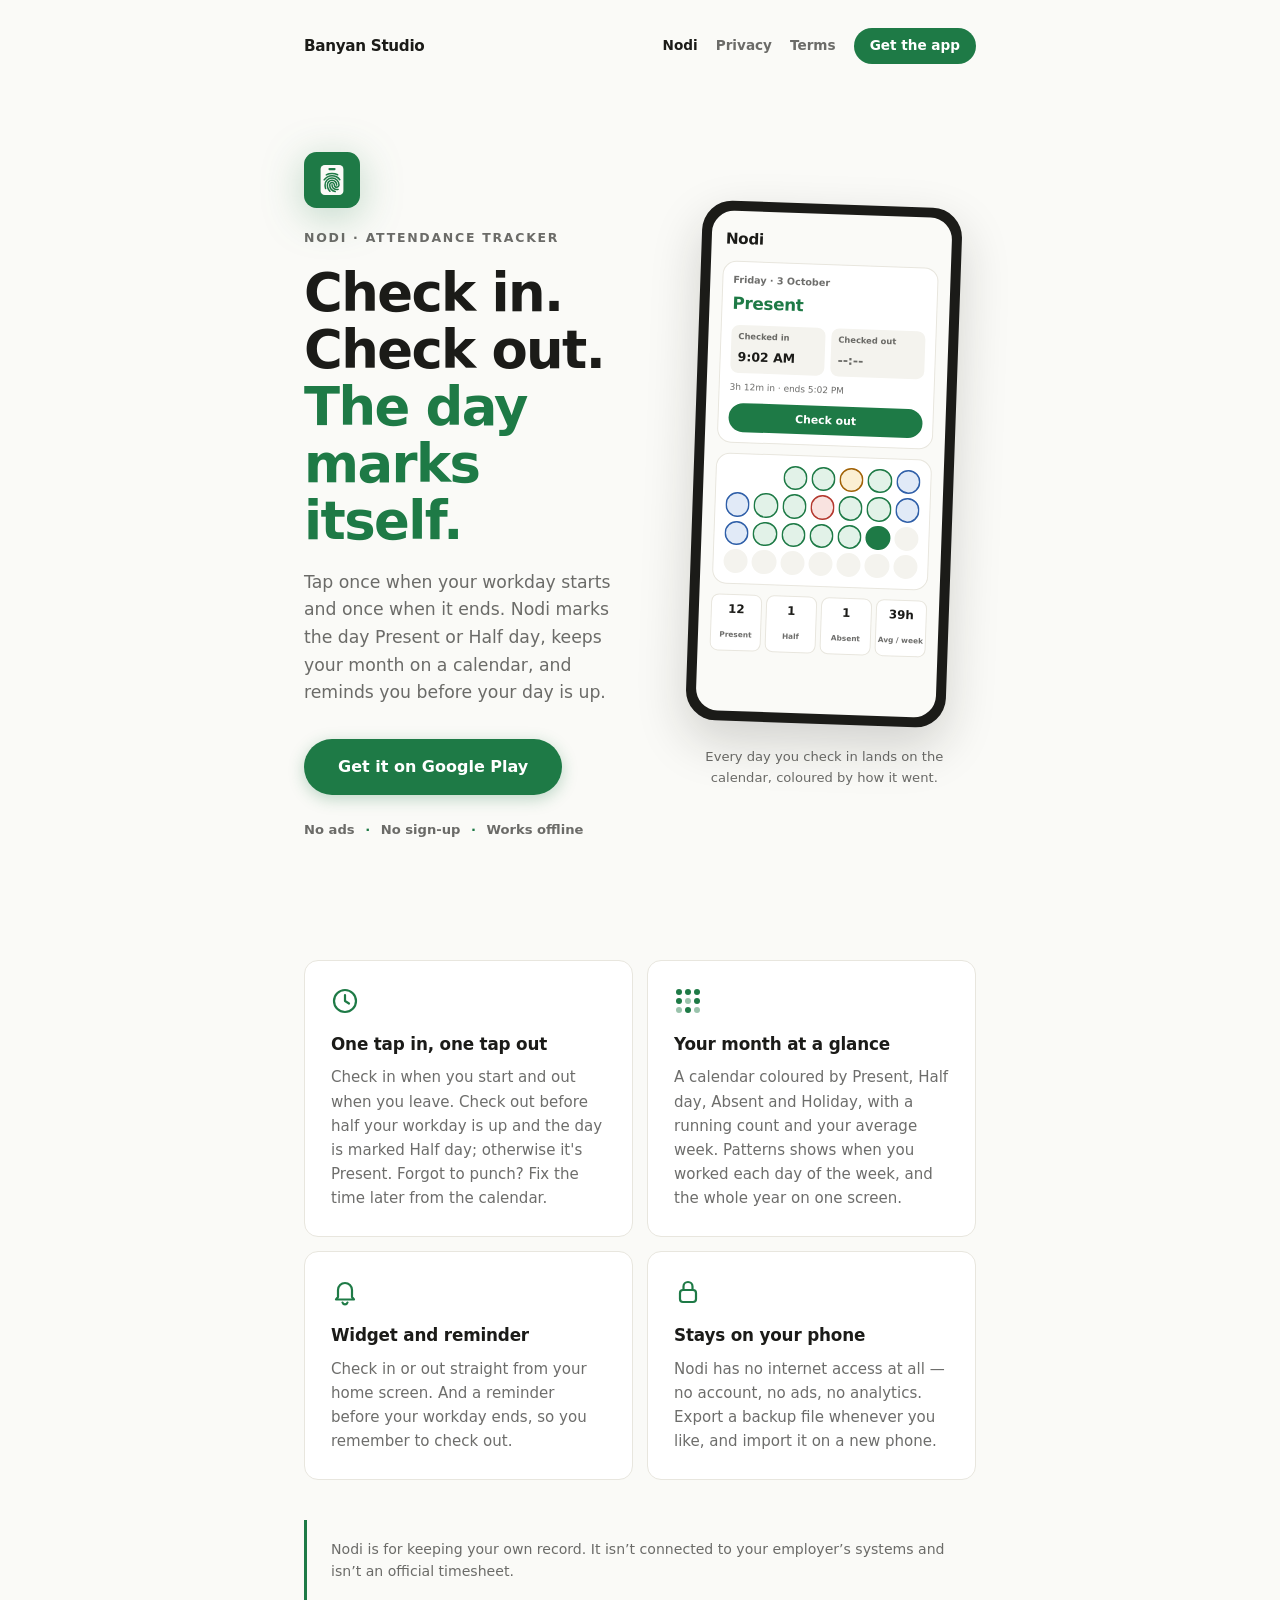
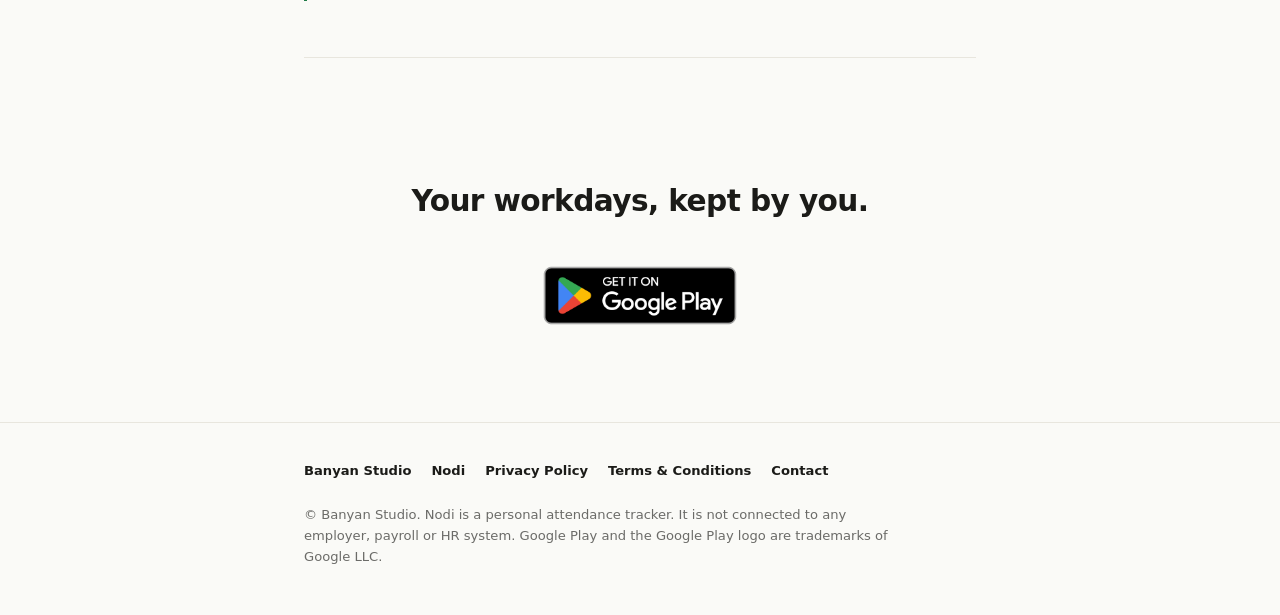
==== nodi/index.html @ c8f8d008 "[feat] add Nodi: product page, privacy policy and terms Nodi (the attendance tracker, package com.de" ====
<!DOCTYPE html>
<html lang="en">
<head>
    <meta charset="UTF-8">
    <meta name="viewport" content="width=device-width, initial-scale=1.0">
    <meta name="description" content="Nodi — a simple attendance tracker for Android. Check in and out, and Nodi marks your day, counts your month and reminds you to check out. Works offline. No ads, no sign-up.">
    <title>Nodi — attendance tracker</title>
    <link rel="icon" type="image/svg+xml" href="icon.svg">
    <link rel="canonical" href="https://banyanstudio.github.io/nodi/">

    <!-- Machine-readable mirror of this page, served as text/markdown.
         Also listed in /llms.txt. -->
    <link rel="alternate" type="text/markdown" href="index.md" title="Markdown version">

    <meta property="og:title" content="Nodi — attendance tracker">
    <meta property="og:description" content="Check in, check out. Nodi marks the day and counts your month. Works offline. No ads, no sign-up.">
    <meta property="og:type" content="website">
    <meta property="og:site_name" content="Banyan Studio">
    <meta property="og:url" content="https://banyanstudio.github.io/nodi/">
    <!-- Known gap: the icon is SVG, which most link-preview crawlers ignore. A raster
         1200x630 card is a follow-up. -->
    <meta name="twitter:card" content="summary">

    <link rel="stylesheet" href="site.css">

    <script type="application/ld+json">
    {
      "@context": "https://schema.org",
      "@graph": [
        {
          "@type": "Organization",
          "@id": "https://banyanstudio.github.io/#organization",
          "name": "Banyan Studio",
          "url": "https://banyanstudio.github.io/",
          "email": "banyanstudio.dev@gmail.com"
        },
        {
          "@type": "SoftwareApplication",
          "name": "Nodi",
          "alternateName": "Nodi: Attendance Tracker",
          "url": "https://banyanstudio.github.io/nodi/",
          "operatingSystem": "Android 8.0 and later",
          "applicationCategory": "BusinessApplication",
          "description": "A personal attendance tracker. Check in and out each day; the app marks the day Present or Half day, shows a month calendar and summary, weekly and yearly patterns, a home-screen widget and a checkout reminder. Works offline with no account.",
          "downloadUrl": "https://play.google.com/store/apps/details?id=com.deejayen.banyanstudio.attendance",
          "installUrl": "https://play.google.com/store/apps/details?id=com.deejayen.banyanstudio.attendance",
          "publisher": { "@id": "https://banyanstudio.github.io/#organization" },
          "offers": {
            "@type": "Offer",
            "price": "0",
            "priceCurrency": "USD"
          },
          "privacyPolicy": "https://banyanstudio.github.io/nodi/privacy.html",
          "termsOfService": "https://banyanstudio.github.io/nodi/terms.html"
        }
      ]
    }
    </script>

    <style>
        /* ============================================================
           LANDING-PAGE-ONLY CSS.
           Tokens, base, header, footer and .cta live in site.css, which
           every page under /nodi/ shares. Everything below is used by
           this page alone.
           ============================================================ */

        /* HERO — copy left / phone right >=760px */
        .hero { padding: 64px 0 40px; }
        @media (min-width: 760px) {
            .hero {
                display: grid;
                grid-template-columns: 52fr 48fr;
                align-items: center;
                gap: 40px;
                padding: 88px 0 56px;
            }
        }

        .app-mark {
            width: 56px; height: 56px;
            display: block;
            margin-bottom: 20px;
            filter: drop-shadow(0 8px 20px rgba(30, 122, 70, 0.28));
        }
        @media (prefers-color-scheme: dark) {
            .app-mark { filter: drop-shadow(0 8px 20px rgba(0, 0, 0, 0.5)); }
        }

        .eyebrow {
            font-size: 0.78rem; font-weight: 600;
            text-transform: uppercase; letter-spacing: 0.14em;
            color: var(--sub);
            margin-bottom: 16px;
        }

        .hero h1 {
            font-weight: 800;
            font-size: clamp(2.2rem, 6vw, 3.3rem);
            line-height: 1.08;
            letter-spacing: -0.03em;
            margin-bottom: 20px;
        }
        .hero h1 .soft { color: var(--accent); }

        .hero .lede {
            font-size: 1.08rem; font-weight: 500;
            color: var(--sub); max-width: 32em;
            margin-bottom: 32px;
        }

        .trust {
            margin-top: 24px;
            font-size: 0.82rem; font-weight: 600; color: var(--sub);
        }
        .trust .mid { color: var(--accent); padding: 0 6px; }

        /* PHONE MOCKUP (decorative, aria-hidden) — Home's Today card,
           month calendar and summary strip, drawn with the app's tokens. */
        .hero-visual {
            display: flex; flex-direction: column; align-items: center;
            margin-top: 48px;
        }
        @media (min-width: 760px) {
            .hero-visual { margin-top: 0; }
        }

        .phone {
            width: 260px; max-width: 78vw;
            aspect-ratio: 1 / 2;
            background: var(--phone-bezel);
            border-radius: 30px;
            padding: 10px;
            box-shadow: var(--phone-shadow), inset 0 0 0 1px var(--phone-ring);
        }
        @media (min-width: 760px) {
            .phone { transform: rotate(2deg); }
        }
        .screen {
            width: 100%; height: 100%;
            background: var(--phone-screen);
            border-radius: 22px;
            padding: 16px 12px;
            display: flex; flex-direction: column; gap: 10px;
            overflow: hidden;
        }

        .s-title { font-size: 0.95rem; font-weight: 800; letter-spacing: -0.02em; padding: 0 2px; }

        .s-card {
            background: var(--card);
            border: 1px solid var(--line);
            border-radius: 14px;
            padding: 10px;
        }
        .s-date { font-size: 0.6rem; color: var(--sub); font-weight: 600; }
        .s-status {
            font-size: 1.05rem; font-weight: 800; letter-spacing: -0.02em;
            color: var(--present); margin: 2px 0 8px;
        }
        .s-stamps { display: grid; grid-template-columns: 1fr 1fr; gap: 6px; }
        .s-stamp {
            background: var(--sunken); border-radius: 8px; padding: 5px 7px;
        }
        .s-stamp small { display: block; font-size: 0.52rem; color: var(--sub); font-weight: 600; }
        .s-stamp b { font-size: 0.78rem; font-weight: 700; }
        .s-stamp.empty b { color: var(--sub); }
        .s-foot { font-size: 0.56rem; color: var(--sub); margin: 7px 0 8px; }
        .s-btn {
            background: var(--accent); color: var(--on-accent);
            border-radius: 999px; text-align: center;
            font-size: 0.68rem; font-weight: 700; padding: 6px 0;
        }

        .s-cal { display: grid; grid-template-columns: repeat(7, 1fr); gap: 4px; }
        .s-cal i {
            aspect-ratio: 1; border-radius: 50%;
            background: var(--sunken);
        }
        .s-cal i.p { background: var(--present-tint); box-shadow: inset 0 0 0 1.5px var(--present); }
        .s-cal i.h { background: var(--half-tint);    box-shadow: inset 0 0 0 1.5px var(--half); }
        .s-cal i.a { background: var(--absent-tint);  box-shadow: inset 0 0 0 1.5px var(--absent); }
        .s-cal i.o { background: var(--holiday-tint); box-shadow: inset 0 0 0 1.5px var(--holiday); }
        .s-cal i.t { background: var(--accent); }
        .s-cal i.x { visibility: hidden; }

        .s-sum { display: grid; grid-template-columns: repeat(4, 1fr); gap: 4px; }
        .s-sum div {
            background: var(--card); border: 1px solid var(--line);
            border-radius: 8px; padding: 5px 2px; text-align: center;
        }
        .s-sum b { display: block; font-size: 0.74rem; font-weight: 800; }
        .s-sum small { font-size: 0.46rem; color: var(--sub); font-weight: 600; white-space: nowrap; }

        .tile-note {
            text-align: center; font-size: 0.82rem; color: var(--sub);
            max-width: 22em; margin-top: 22px;
        }

        /* FEATURES — 2x2 >=760px */
        .features {
            padding: 64px 0 8px;
            display: grid; gap: 14px;
        }
        @media (min-width: 760px) {
            .features { grid-template-columns: repeat(2, 1fr); }
        }
        .feature {
            background: var(--card);
            border: 1px solid var(--line);
            border-radius: 14px;
            padding: 26px;
        }
        .feature .glyph { width: 28px; height: 28px; margin-bottom: 16px; color: var(--accent); }
        .feature .glyph svg { width: 28px; height: 28px; display: block; }
        .feature h2 {
            font-size: 1.05rem; font-weight: 700; letter-spacing: -0.01em;
            margin-bottom: 8px;
        }
        .feature p { font-size: 0.94rem; color: var(--sub); }

        /* NOTE ASIDE */
        .note {
            margin: 32px 0 0; padding: 18px 24px;
            border-left: 3px solid var(--accent);
            font-size: 0.88rem; color: var(--sub);
        }

        /* CLOSING */
        .closing {
            text-align: center;
            padding: 72px 0 20px;
            margin-top: 56px;
            border-top: 1px solid var(--line);
        }
        .closing p {
            font-weight: 800; letter-spacing: -0.02em;
            font-size: clamp(1.5rem, 4vw, 1.85rem);
            margin: 48px auto 28px;
            text-wrap: balance;
            max-width: 20em;
        }

        /* Official Google Play badge — never recoloured, cropped or
           recreated (Google Play brand guidelines); the generic web badge
           ships its clear space inside the PNG. */
        .play-badge {
            display: inline-block;
            line-height: 0;
            transition: transform 120ms ease-out;
        }
        .play-badge:hover { transform: translateY(-1px); }
        .play-badge img { display: block; width: 220px; height: auto; }
        @media (prefers-reduced-motion: reduce) {
            .play-badge { transition: none; }
        }
    </style>
</head>
<body>
    <header class="site">
        <div class="wrap">
            <a class="studio" href="../">Banyan Studio</a>
            <nav>
                <a href="./" aria-current="page">Nodi</a>
                <a href="privacy.html">Privacy</a>
                <a href="terms.html">Terms</a>
                <a class="nav-cta" href="https://play.google.com/store/apps/details?id=com.deejayen.banyanstudio.attendance">Get the app</a>
            </nav>
        </div>
    </header>

    <main class="wrap">
        <!-- HERO -->
        <section class="hero">
            <div class="hero-copy">
                <img class="app-mark" src="icon.svg" alt="Nodi app icon" width="56" height="56">
                <p class="eyebrow">Nodi &middot; attendance tracker</p>
                <h1>Check in. Check out.<br><span class="soft">The day marks itself.</span></h1>
                <p class="lede">Tap once when your workday starts and once when it ends. Nodi marks the day Present or Half day, keeps your month on a calendar, and reminds you before your day is up.</p>
                <a class="cta" href="https://play.google.com/store/apps/details?id=com.deejayen.banyanstudio.attendance">Get it on Google Play</a>
                <p class="trust">No ads <span class="mid">&middot;</span> No sign-up <span class="mid">&middot;</span> Works offline</p>
            </div>

            <div class="hero-visual">
                <div class="phone" aria-hidden="true">
                    <div class="screen">
                        <div class="s-title">Nodi</div>
                        <div class="s-card">
                            <div class="s-date">Friday · 3 October</div>
                            <div class="s-status">Present</div>
                            <div class="s-stamps">
                                <div class="s-stamp"><small>Checked in</small><b>9:02 AM</b></div>
                                <div class="s-stamp empty"><small>Checked out</small><b>--:--</b></div>
                            </div>
                            <div class="s-foot">3h 12m in · ends 5:02 PM</div>
                            <div class="s-btn">Check out</div>
                        </div>
                        <div class="s-card">
                            <div class="s-cal">
                                <i class="x"></i><i class="x"></i><i class="p"></i><i class="p"></i><i class="h"></i><i class="p"></i><i class="o"></i>
                                <i class="o"></i><i class="p"></i><i class="p"></i><i class="a"></i><i class="p"></i><i class="p"></i><i class="o"></i>
                                <i class="o"></i><i class="p"></i><i class="p"></i><i class="p"></i><i class="p"></i><i class="t"></i><i></i>
                                <i></i><i></i><i></i><i></i><i></i><i></i><i></i>
                            </div>
                        </div>
                        <div class="s-sum">
                            <div><b>12</b><small>Present</small></div>
                            <div><b>1</b><small>Half</small></div>
                            <div><b>1</b><small>Absent</small></div>
                            <div><b>39h</b><small>Avg / week</small></div>
                        </div>
                    </div>
                </div>
                <p class="tile-note">Every day you check in lands on the calendar, coloured by how it went.</p>
            </div>
        </section>

        <!-- FEATURES -->
        <section class="features">
            <div class="feature">
                <div class="glyph" aria-hidden="true">
                    <svg viewBox="0 0 28 28" fill="none" stroke="currentColor" stroke-width="2.2" stroke-linecap="round" stroke-linejoin="round">
                        <circle cx="14" cy="14" r="11"/>
                        <path d="M14 8v6l4 2.5"/>
                    </svg>
                </div>
                <h2>One tap in, one tap out</h2>
                <p>Check in when you start and out when you leave. Check out before half your workday is up and the day is marked Half day; otherwise it's Present. Forgot to punch? Fix the time later from the calendar.</p>
            </div>
            <div class="feature">
                <div class="glyph" aria-hidden="true">
                    <svg viewBox="0 0 28 28" fill="currentColor">
                        <circle cx="5" cy="5" r="3"/><circle cx="14" cy="5" r="3"/><circle cx="23" cy="5" r="3"/>
                        <circle cx="5" cy="14" r="3"/><circle cx="14" cy="14" r="3" opacity=".45"/><circle cx="23" cy="14" r="3"/>
                        <circle cx="5" cy="23" r="3" opacity=".45"/><circle cx="14" cy="23" r="3"/><circle cx="23" cy="23" r="3" opacity=".45"/>
                    </svg>
                </div>
                <h2>Your month at a glance</h2>
                <p>A calendar coloured by Present, Half day, Absent and Holiday, with a running count and your average week. Patterns shows when you worked each day of the week, and the whole year on one screen.</p>
            </div>
            <div class="feature">
                <div class="glyph" aria-hidden="true">
                    <svg viewBox="0 0 28 28" fill="none" stroke="currentColor" stroke-width="2.2" stroke-linecap="round" stroke-linejoin="round">
                        <path d="M7 19V12a7 7 0 0 1 14 0v7l2 2.5H5L7 19z"/>
                        <path d="M11.5 24.5a2.6 2.6 0 0 0 5 0"/>
                    </svg>
                </div>
                <h2>Widget and reminder</h2>
                <p>Check in or out straight from your home screen. And a reminder before your workday ends, so you remember to check out.</p>
            </div>
            <div class="feature">
                <div class="glyph" aria-hidden="true">
                    <svg viewBox="0 0 28 28" fill="none" stroke="currentColor" stroke-width="2.2" stroke-linecap="round" stroke-linejoin="round">
                        <rect x="6" y="12" width="16" height="12" rx="3"/>
                        <path d="M9.5 12V8.5a4.5 4.5 0 0 1 9 0V12"/>
                    </svg>
                </div>
                <h2>Stays on your phone</h2>
                <p>Nodi has no internet access at all &mdash; no account, no ads, no analytics. Export a backup file whenever you like, and import it on a new phone.</p>
            </div>
        </section>

        <!-- NOTE ASIDE -->
        <aside class="note">
            Nodi is for keeping your own record. It isn&rsquo;t connected to your employer&rsquo;s systems and isn&rsquo;t an official timesheet.
        </aside>

        <!-- CLOSING -->
        <section class="closing" id="get">
            <p>Your workdays, kept by&nbsp;you.</p>
            <a class="play-badge" href="https://play.google.com/store/apps/details?id=com.deejayen.banyanstudio.attendance">
                <img src="google-play-badge.png" alt="Get it on Google Play" width="646" height="250">
            </a>
        </section>
    </main>

    <footer class="site">
        <div class="wrap">
            <div class="links">
                <a href="../">Banyan Studio</a>
                <a href="./">Nodi</a>
                <a href="privacy.html">Privacy Policy</a>
                <a href="terms.html">Terms &amp; Conditions</a>
                <a href="mailto:banyanstudio.dev@gmail.com">Contact</a>
            </div>
            <p class="legal">&copy; Banyan Studio. Nodi is a personal attendance tracker. It is not connected to any employer, payroll or HR system. Google Play and the Google Play logo are trademarks of Google&nbsp;LLC.</p>
        </div>
    </footer>
</body>
</html>
---- nodi/site.css ----
/* ============================================================
   Nodi — shared design layer
   ------------------------------------------------------------
   Used by every page under /nodi/: index.html, privacy.html,
   terms.html. Holds the theme tokens, the shared header/footer
   chrome, .cta, and the document typography the legal pages use.

   Page-specific CSS does NOT belong here. The landing page's hero,
   phone mockup and feature cards live inline in index.html,
   because only one page uses them.

   This palette is Nodi's, taken from the app's own theme
   (ui/theme/Color.kt: LightPalette / DarkPalette / *Status). It is
   deliberately separate from /style.css and /statussaver/site.css —
   each app keeps its own identity.

   No web fonts: the app itself draws with the system typeface, so
   the site does too. That also keeps the "no third-party asset"
   rule trivially true.
   ============================================================ */

/* ============================================================
   THEME TOKENS — every colour is a var that flips per theme.
   ============================================================ */
:root {
    --page: #FAFAF7;          /* paper */
    --card: #FFFFFF;
    --sunken: #F4F3EE;
    --ink: #1B1B18;
    /* Not the app's inkDim (#8C8A80): that is ~3.3:1 on paper and fails
       WCAG AA for body copy. Ink at 64% lands ~5.3:1. */
    --sub: rgba(27, 27, 24, 0.64);
    --line: #E8E6DE;          /* hairline */
    --accent: #1E7A46;
    --on-accent: #FFFFFF;

    /* links reuse the accent: ~5.2:1 on paper */
    --link: #1E7A46;
    --link-hover: #176037;

    /* status hues (base / tint), light theme */
    --present: #1E7A46; --present-tint: #E2F2E8;
    --half: #A16207;    --half-tint: #FBEFD3;
    --absent: #B3382E;  --absent-tint: #F9E3E0;
    --holiday: #2F5FA8; --holiday-tint: #E1EAF7;

    /* phone mockup */
    --phone-bezel: #1B1B18;
    --phone-ring: transparent;
    --phone-screen: #FAFAF7;
    --phone-shadow: 0 20px 50px rgba(27, 27, 24, 0.18);

    --cta-glow: rgba(30, 122, 70, 0.28);
    --cta-glow-hover: rgba(30, 122, 70, 0.38);
}

@media (prefers-color-scheme: dark) {
    :root {
        --page: #121210;
        --card: #1B1B18;
        --sunken: #242420;
        --ink: #F2F0E8;
        --sub: rgba(242, 240, 232, 0.64);
        --line: #2E2E29;
        --accent: #5FB183;
        --on-accent: #0C1A12;

        --link: #5FB183;
        --link-hover: #7FC59D;

        --present: #5FB183; --present-tint: #1B3227;
        --half: #D6A143;    --half-tint: #33280F;
        --absent: #E08A7E;  --absent-tint: #3A211D;
        --holiday: #7FA8E0; --holiday-tint: #1B2739;

        --phone-bezel: #242420;
        --phone-ring: #2E2E29;
        --phone-screen: #121210;
        --phone-shadow: 0 20px 50px rgba(0, 0, 0, 0.5);

        --cta-glow: rgba(95, 177, 131, 0.20);
        --cta-glow-hover: rgba(95, 177, 131, 0.30);
    }
}

/* ============================================================
   BASE
   ============================================================ */
* { margin: 0; padding: 0; box-sizing: border-box; }

html { -webkit-text-size-adjust: 100%; }

body {
    background: var(--page);
    color: var(--ink);
    font-family: system-ui, -apple-system, "Segoe UI", Roboto, sans-serif;
    -webkit-font-smoothing: antialiased;
    text-rendering: optimizeLegibility;
    line-height: 1.6;
}

.wrap { max-width: 720px; margin: 0 auto; padding: 0 24px; }

a:focus-visible,
.cta:focus-visible {
    outline: 2px solid var(--accent);
    outline-offset: 3px;
    border-radius: 4px;
}

/* ============================================================
   HEADER — shared by all three pages
   ============================================================ */
header.site { padding: 28px 0 0; }

header.site .wrap {
    display: flex; align-items: center; justify-content: space-between;
    flex-wrap: wrap; gap: 14px;
}

.studio {
    font-weight: 800; font-size: 0.95rem; letter-spacing: -0.02em;
    color: var(--ink); text-decoration: none;
}
.studio:hover { opacity: 0.75; }

header.site nav {
    display: flex; gap: 18px; align-items: center; flex-wrap: wrap;
}

/* padding, not line-height: grows the hit area to >=24px tall for
   WCAG 2.2 SC 2.5.8 without moving the label. */
header.site nav a {
    font-size: 0.85rem; font-weight: 600; color: var(--sub);
    text-decoration: none;
    padding: 5px 0;
}
header.site nav a:hover { color: var(--ink); }

/* Current page marker carries weight as well as colour. */
header.site nav a[aria-current="page"] {
    color: var(--ink);
    font-weight: 700;
}

header.site nav a.nav-cta {
    background: var(--accent); color: var(--on-accent);
    font-weight: 700;
    padding: 7px 16px; border-radius: 999px;
}
header.site nav a.nav-cta:hover { color: var(--on-accent); opacity: 0.88; }

/* ============================================================
   CTA — accent pill
   ============================================================ */
.cta {
    display: inline-block;
    background: var(--accent); color: var(--on-accent);
    font-weight: 700; font-size: 1rem;
    padding: 15px 34px; border-radius: 999px;
    text-decoration: none;
    box-shadow: 0 4px 16px var(--cta-glow);
    transition: transform 120ms ease-out, box-shadow 120ms ease-out;
}
.cta:hover {
    transform: translateY(-1px);
    box-shadow: 0 6px 20px var(--cta-glow-hover);
}

/* ============================================================
   DOCUMENT TYPOGRAPHY — the legal pages (privacy.html, terms.html)
   ============================================================ */
.doc { padding: 48px 24px 96px; }

.doc h1 {
    font-size: 2rem; font-weight: 700;
    letter-spacing: -0.01em;
    margin: 0 0 8px;
}

.doc h2 {
    font-size: 1.25rem; font-weight: 700;
    letter-spacing: -0.01em;
    margin: 40px 0 12px;
    padding-bottom: 6px;
    border-bottom: 1px solid var(--line);
}

.doc h3 {
    font-size: 1.06rem; font-weight: 700;
    margin: 28px 0 10px;
}

.doc p, .doc ul, .doc ol { margin: 0 0 16px; }
.doc ul, .doc ol { padding-left: 24px; }
.doc li { margin-bottom: 6px; }

.doc a {
    color: var(--link);
    text-decoration: underline;
    text-underline-offset: 2px;
}
.doc a:hover { color: var(--link-hover); }

.doc strong { font-weight: 700; }

.doc code {
    font-family: ui-monospace, Menlo, Consolas, monospace;
    font-size: 0.88em;
    background: var(--sunken);
    padding: 1px 5px; border-radius: 4px;
}

/* Doc masthead block: app / publisher / contact / last updated */
.meta {
    color: var(--sub);
    font-size: 0.88rem;
    margin: 0 0 32px;
    padding-bottom: 24px;
    border-bottom: 1px solid var(--line);
}
.meta p { margin: 4px 0; }

.table-wrap {
    overflow-x: auto;
    -webkit-overflow-scrolling: touch;
    margin: 16px 0 24px;
}

table { width: 100%; border-collapse: collapse; font-size: 0.94rem; }

th, td {
    text-align: left;
    padding: 10px 12px;
    border: 1px solid var(--line);
    vertical-align: top;
}
th { background: var(--sunken); font-weight: 700; }

/* ============================================================
   FOOTER — shared by all three pages
   ============================================================ */
footer.site {
    border-top: 1px solid var(--line);
    margin-top: 56px; padding: 32px 0 48px;
    font-size: 0.82rem; color: var(--sub);
}
footer.site .links {
    display: flex; gap: 20px; flex-wrap: wrap; margin-bottom: 18px;
}
footer.site .links a { padding: 5px 0; }
footer.site a { color: var(--ink); text-decoration: none; font-weight: 600; }
footer.site a:hover { text-decoration: underline; }
footer.site .legal { max-width: 46em; }

/* ============================================================
   NARROW SCREENS
   ============================================================ */
@media (max-width: 600px) {
    .wrap { padding: 0 16px; }
    .doc { padding: 28px 16px 56px; }
    .doc h1 { font-size: 1.6rem; }
    .doc h2 { font-size: 1.1rem; margin: 32px 0 10px; }
    .doc h3 { font-size: 1rem; }
    header.site { padding: 18px 0 0; }
    header.site nav { gap: 14px; }
    header.site nav a { font-size: 0.8rem; }
    table { font-size: 0.85rem; }
    th, td { padding: 8px 10px; }
}

@media (max-width: 380px) {
    .doc h1 { font-size: 1.45rem; }
}

/* ============================================================
   REDUCED MOTION
   ============================================================ */
@media (prefers-reduced-motion: reduce) {
    .cta { transition: none; }
}
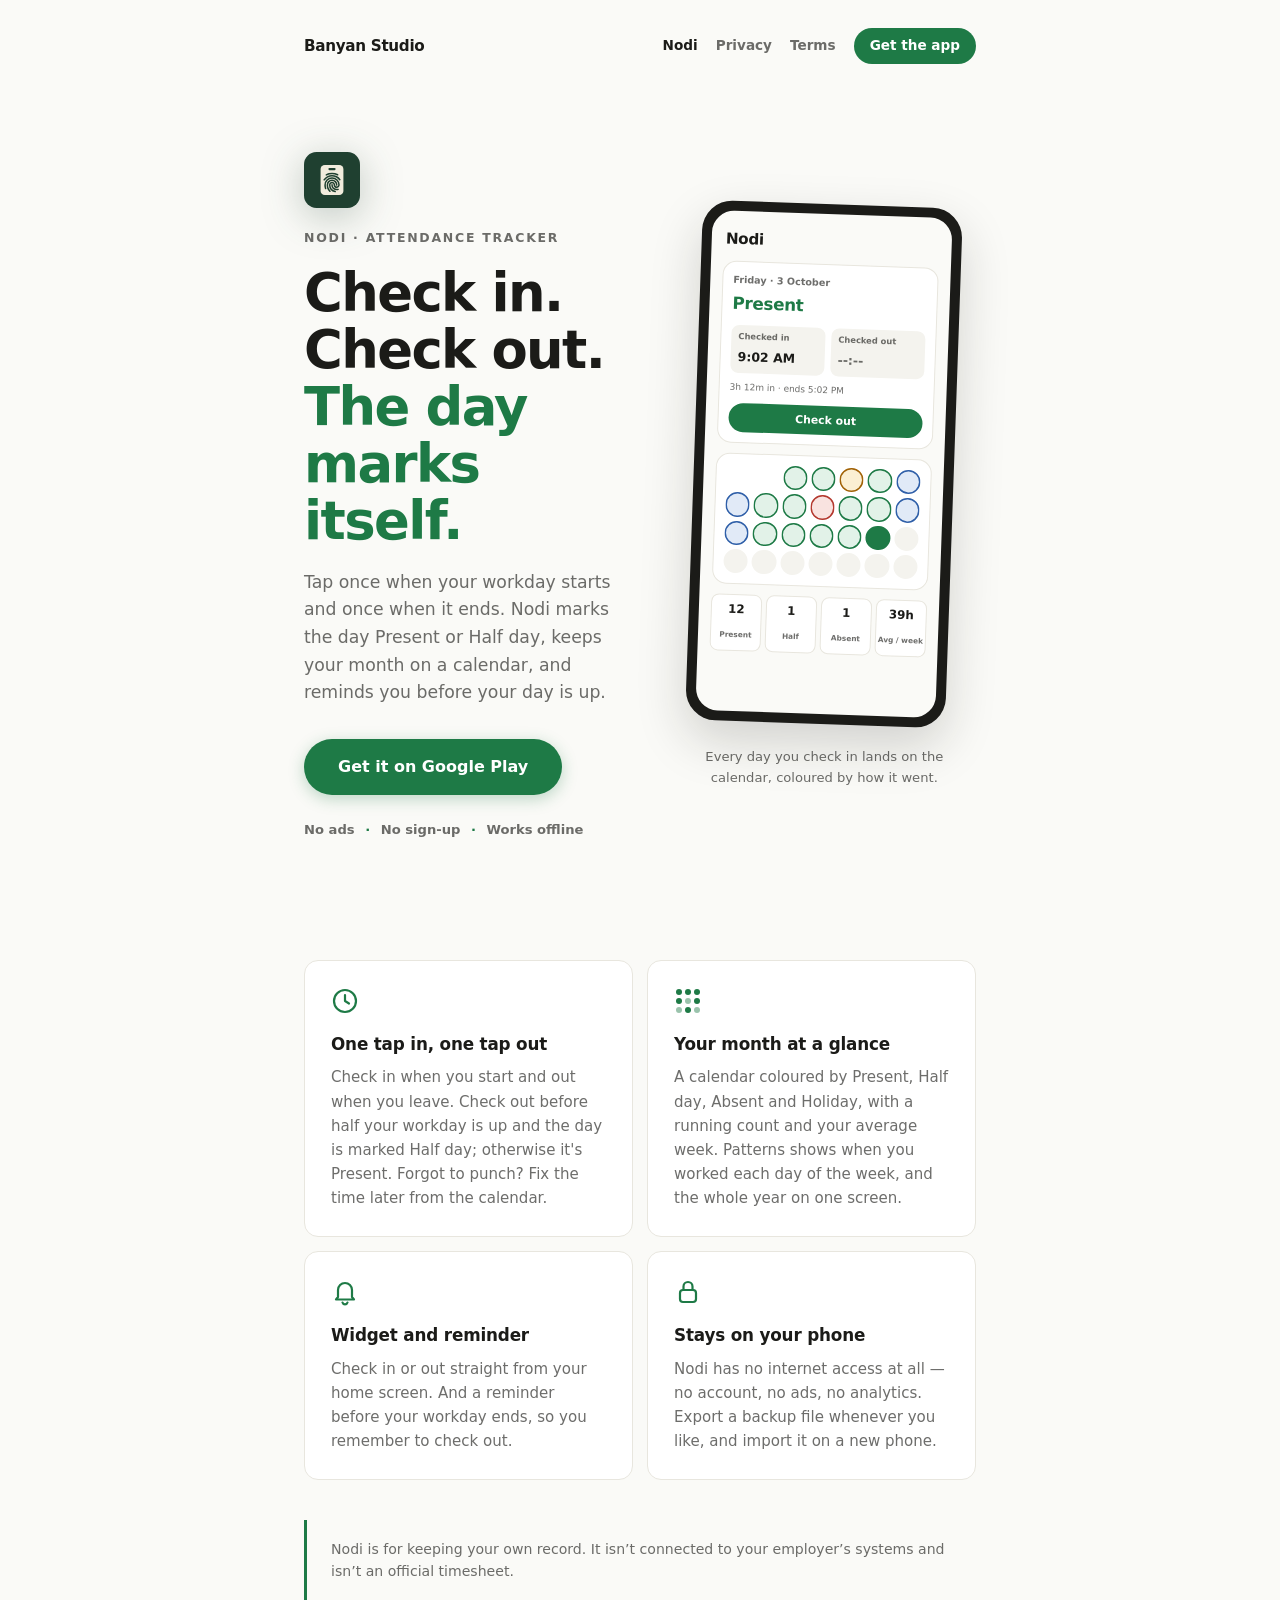
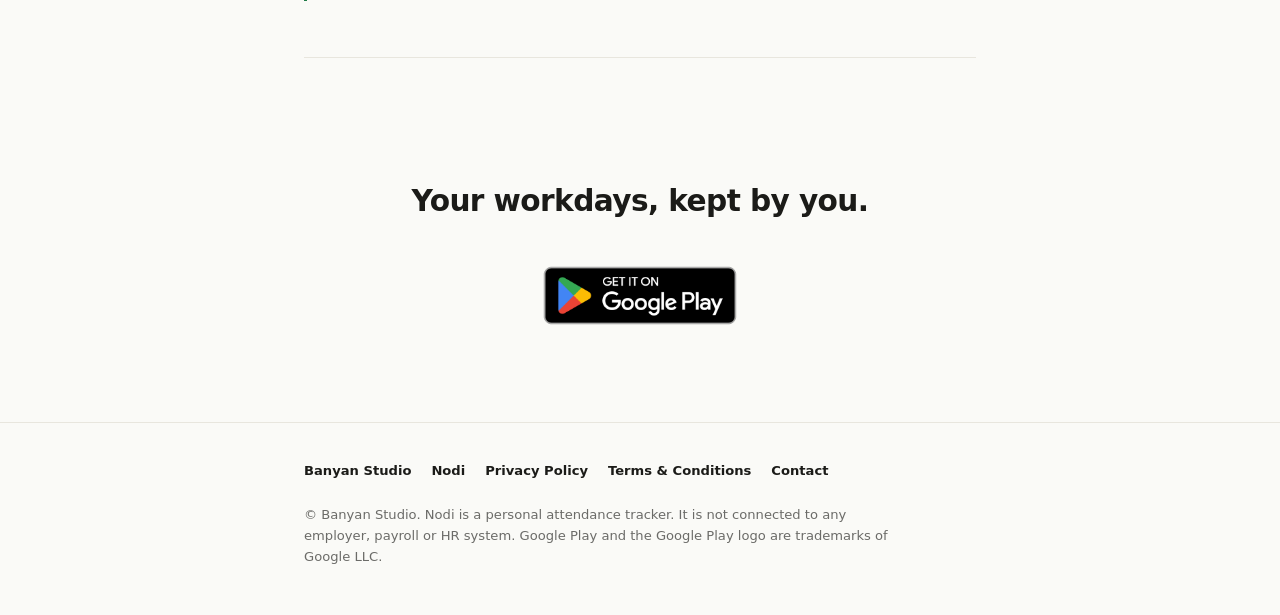
==== commit 7836e707: "[fix] recolour Nodi's icon to Banyan forest and cream The app's launcher icon moved from the theme g" ====
--- a/nodi/index.html
+++ b/nodi/index.html
@@ -42,8 +42,8 @@
           "operatingSystem": "Android 8.0 and later",
           "applicationCategory": "BusinessApplication",
           "description": "A personal attendance tracker. Check in and out each day; the app marks the day Present or Half day, shows a month calendar and summary, weekly and yearly patterns, a home-screen widget and a checkout reminder. Works offline with no account.",
-          "downloadUrl": "https://play.google.com/store/apps/details?id=com.deejayen.banyanstudio.attendance",
-          "installUrl": "https://play.google.com/store/apps/details?id=com.deejayen.banyanstudio.attendance",
+          "downloadUrl": "https://play.google.com/store/apps/details?id=io.github.banyanstudio.nodi",
+          "installUrl": "https://play.google.com/store/apps/details?id=io.github.banyanstudio.nodi",
           "publisher": { "@id": "https://banyanstudio.github.io/#organization" },
           "offers": {
             "@type": "Offer",
@@ -81,7 +81,7 @@
             width: 56px; height: 56px;
             display: block;
             margin-bottom: 20px;
-            filter: drop-shadow(0 8px 20px rgba(30, 122, 70, 0.28));
+            filter: drop-shadow(0 8px 20px rgba(31, 64, 48, 0.28));
         }
         @media (prefers-color-scheme: dark) {
             .app-mark { filter: drop-shadow(0 8px 20px rgba(0, 0, 0, 0.5)); }
@@ -264,7 +264,7 @@
                 <a href="./" aria-current="page">Nodi</a>
                 <a href="privacy.html">Privacy</a>
                 <a href="terms.html">Terms</a>
-                <a class="nav-cta" href="https://play.google.com/store/apps/details?id=com.deejayen.banyanstudio.attendance">Get the app</a>
+                <a class="nav-cta" href="https://play.google.com/store/apps/details?id=io.github.banyanstudio.nodi">Get the app</a>
             </nav>
         </div>
     </header>
@@ -277,7 +277,7 @@
                 <p class="eyebrow">Nodi &middot; attendance tracker</p>
                 <h1>Check in. Check out.<br><span class="soft">The day marks itself.</span></h1>
                 <p class="lede">Tap once when your workday starts and once when it ends. Nodi marks the day Present or Half day, keeps your month on a calendar, and reminds you before your day is up.</p>
-                <a class="cta" href="https://play.google.com/store/apps/details?id=com.deejayen.banyanstudio.attendance">Get it on Google Play</a>
+                <a class="cta" href="https://play.google.com/store/apps/details?id=io.github.banyanstudio.nodi">Get it on Google Play</a>
                 <p class="trust">No ads <span class="mid">&middot;</span> No sign-up <span class="mid">&middot;</span> Works offline</p>
             </div>
 
@@ -368,7 +368,7 @@
         <!-- CLOSING -->
         <section class="closing" id="get">
             <p>Your workdays, kept by&nbsp;you.</p>
-            <a class="play-badge" href="https://play.google.com/store/apps/details?id=com.deejayen.banyanstudio.attendance">
+            <a class="play-badge" href="https://play.google.com/store/apps/details?id=io.github.banyanstudio.nodi">
                 <img src="google-play-badge.png" alt="Get it on Google Play" width="646" height="250">
             </a>
         </section>
